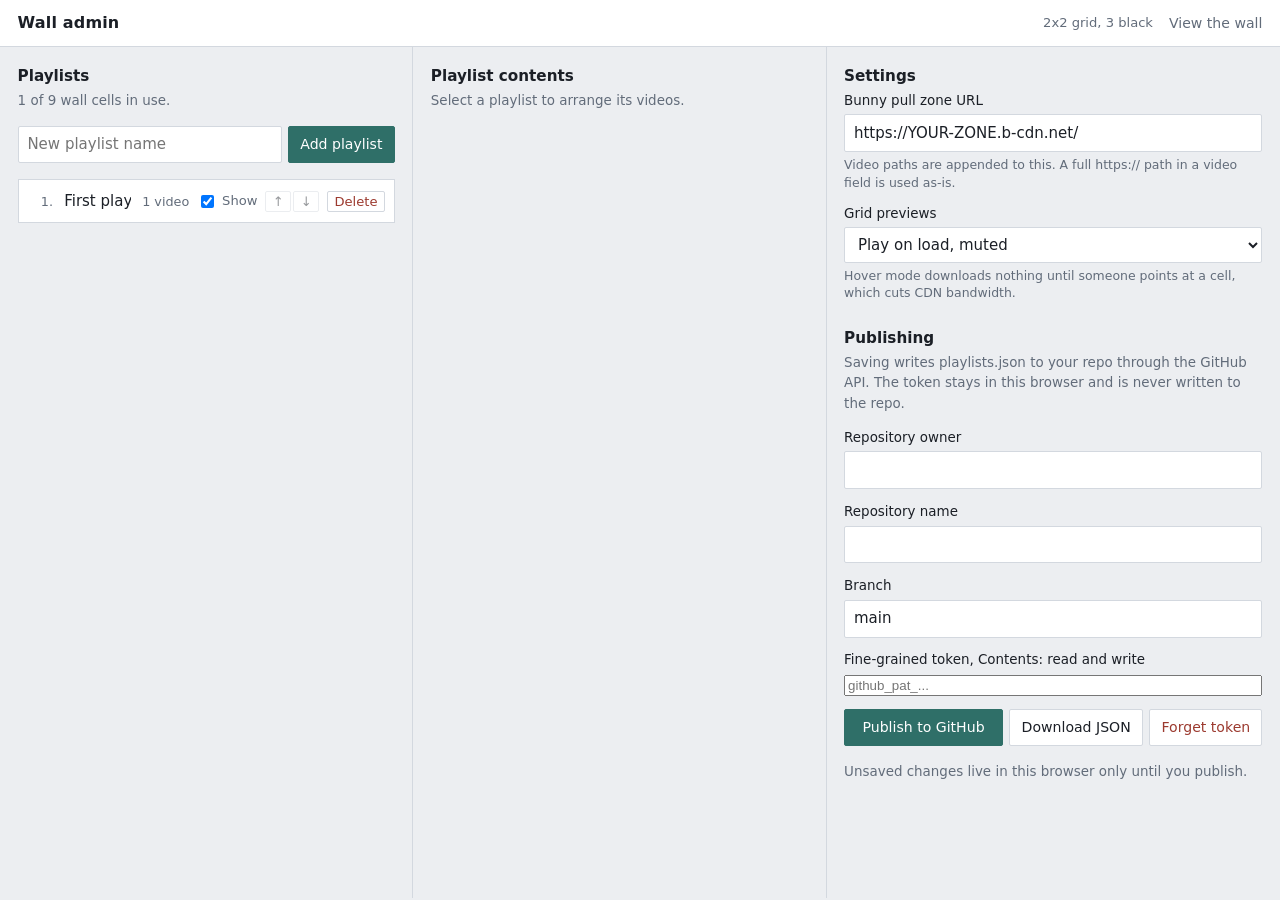
==== admin.html @ 1427fac7 "Add files via upload" ====
<!DOCTYPE html>
<html lang="en">
<head>
<meta charset="utf-8">
<meta name="viewport" content="width=device-width, initial-scale=1">
<meta name="robots" content="noindex, nofollow">
<title>Wall admin</title>
<link rel="stylesheet" href="assets/admin.css">
</head>
<body>

<header class="bar">
  <h1>Wall admin</h1>
  <nav>
    <span id="shape" class="meta"></span>
    <a href="index.html" target="_blank" rel="noopener">View the wall</a>
  </nav>
</header>

<div id="toast" class="toast" hidden></div>

<main class="panes">

  <section class="pane">
    <h2>Playlists</h2>
    <p class="note" id="cap-note"></p>

    <div class="new-row">
      <input id="new-name" type="text" placeholder="New playlist name" maxlength="120" autocomplete="off">
      <button id="new-go" type="button" class="primary">Add playlist</button>
    </div>

    <ol id="playlists" class="rows"></ol>
  </section>

  <section class="pane">
    <h2>Playlist contents</h2>
    <p class="note" id="contents-hint">Select a playlist to arrange its videos.</p>

    <div id="contents-tools" hidden>
      <div class="new-row">
        <input id="v-src" type="text" placeholder="File on Bunny, e.g. clips/intro.mp4" list="known-srcs" autocomplete="off">
        <datalist id="known-srcs"></datalist>
      </div>
      <div class="new-row">
        <input id="v-name" type="text" placeholder="Label (optional)" autocomplete="off">
        <button id="v-go" type="button" class="primary">Add video</button>
      </div>
    </div>

    <ol id="items" class="rows"></ol>
  </section>

  <section class="pane">
    <h2>Settings</h2>

    <label class="field">
      <span>Bunny pull zone URL</span>
      <input id="media-base" type="text" placeholder="https://your-zone.b-cdn.net/" autocomplete="off">
      <em>Video paths are appended to this. A full https:// path in a video field is used as-is.</em>
    </label>

    <label class="field">
      <span>Grid previews</span>
      <select id="previews">
        <option value="auto">Play on load, muted</option>
        <option value="hover">Play on hover only, cheaper</option>
      </select>
      <em>Hover mode downloads nothing until someone points at a cell, which cuts CDN bandwidth.</em>
    </label>

    <h2 class="spaced">Publishing</h2>
    <p class="note">Saving writes playlists.json to your repo through the GitHub API. The token stays in this browser and is never written to the repo.</p>

    <label class="field"><span>Repository owner</span><input id="gh-owner" type="text" autocomplete="off"></label>
    <label class="field"><span>Repository name</span><input id="gh-repo" type="text" autocomplete="off"></label>
    <label class="field"><span>Branch</span><input id="gh-branch" type="text" value="main" autocomplete="off"></label>
    <label class="field">
      <span>Fine-grained token, Contents: read and write</span>
      <input id="gh-token" type="password" placeholder="github_pat_..." autocomplete="off">
    </label>

    <div class="new-row">
      <button id="publish" type="button" class="primary">Publish to GitHub</button>
      <button id="download" type="button">Download JSON</button>
      <button id="forget" type="button" class="danger">Forget token</button>
    </div>
    <p class="note" id="publish-note">Unsaved changes live in this browser only until you publish.</p>
  </section>

</main>

<script src="assets/admin.js"></script>
</body>
</html>
---- assets/admin.css ----
:root {
  --paper: #eceef1;
  --card: #ffffff;
  --line: #d3d8df;
  --ink: #1b1f26;
  --dim: #626c7a;
  --act: #2f6f68;
  --act-ink: #ffffff;
  --warn: #9c3a2f;
}

* { box-sizing: border-box; }

body {
  margin: 0;
  background: var(--paper);
  color: var(--ink);
  font-family: ui-sans-serif, system-ui, "Segoe UI", Roboto, Helvetica, Arial, sans-serif;
  font-size: 15px;
  line-height: 1.5;
}

/* --------------------------------------------------------------- header */

.bar {
  display: flex;
  align-items: center;
  justify-content: space-between;
  gap: 1rem;
  padding: .7rem 1.1rem;
  background: var(--card);
  border-bottom: 1px solid var(--line);
}
.bar h1 { font-size: 1rem; font-weight: 600; margin: 0; letter-spacing: .01em; }
.bar nav { display: flex; align-items: center; gap: 1rem; }
.bar nav form { margin: 0; }
.bar a, .link {
  color: var(--dim);
  font-size: .88rem;
  text-decoration: none;
  background: none;
  border: 0;
  padding: 0;
  cursor: pointer;
  font-family: inherit;
}
.bar a:hover, .link:hover { color: var(--ink); text-decoration: underline; }

/* ---------------------------------------------------------------- panes */

.panes {
  display: grid;
  grid-template-columns: minmax(280px, 1fr) minmax(280px, 1fr) minmax(280px, 1.1fr);
  gap: 1px;
  background: var(--line);
  min-height: calc(100vh - 49px);
}

.pane { background: var(--paper); padding: 1.1rem 1.1rem 3rem; }
.pane h2 { font-size: .95rem; font-weight: 600; margin: 0 0 .2rem; }

.note { color: var(--dim); font-size: .84rem; margin: 0 0 .9rem; }
.note.alert { color: var(--warn); }

/* ----------------------------------------------------------- input rows */

.new-row { display: flex; gap: .4rem; margin-bottom: 1rem; }
.new-row > :first-child { flex: 1; min-width: 0; }

input[type="text"], select, input[type="file"] {
  font: inherit;
  padding: .42rem .55rem;
  border: 1px solid var(--line);
  background: var(--card);
  color: var(--ink);
  border-radius: 2px;
}
input[type="file"] { padding: .3rem; font-size: .84rem; }

button {
  font: inherit;
  font-size: .88rem;
  padding: .42rem .7rem;
  border: 1px solid var(--line);
  background: var(--card);
  color: var(--ink);
  border-radius: 2px;
  cursor: pointer;
}
button:hover { border-color: #9aa5b1; }
button.primary { background: var(--act); border-color: var(--act); color: var(--act-ink); }
button.primary:hover { background: #255a54; }
button.danger { color: var(--warn); }
button.tiny { padding: .18rem .4rem; font-size: .82rem; line-height: 1; }
button:disabled { opacity: .45; cursor: default; }
:focus-visible { outline: 2px solid var(--act); outline-offset: 1px; }

progress { width: 100%; height: 6px; margin-bottom: .8rem; }
code { background: #e2e6ea; padding: 0 .25em; border-radius: 2px; font-size: .92em; }

/* ----------------------------------------------------------------- rows */

.rows { list-style: none; margin: 0; padding: 0; display: flex; flex-direction: column; gap: 1px; }

.row {
  display: flex;
  align-items: center;
  gap: .5rem;
  background: var(--card);
  border: 1px solid var(--line);
  padding: .45rem .55rem;
}
.row + .row { border-top: 0; }
.row.selected { border-left: 3px solid var(--act); padding-left: calc(.55rem - 2px); }
.row.over-cap { background: #fbf6f2; }

.row .grab { color: var(--dim); font-size: .8rem; width: 1.6rem; text-align: right; font-variant-numeric: tabular-nums; }
.row .name { flex: 1; min-width: 0; border: 0; background: transparent; padding: .15rem .2rem; font: inherit; }
.row .name:focus { background: #f5f7f9; outline: 1px solid var(--line); }
.row .meta { color: var(--dim); font-size: .8rem; white-space: nowrap; }
.row .meta.flag { color: var(--warn); }
.row .arrows { display: flex; gap: 2px; }
.row .pick { flex: 1; text-align: left; border: 0; background: none; padding: .15rem .2rem; min-width: 0; overflow: hidden; text-overflow: ellipsis; white-space: nowrap; }

.toggle { display: inline-flex; align-items: center; gap: .3rem; font-size: .82rem; color: var(--dim); white-space: nowrap; }

.empty { color: var(--dim); font-size: .85rem; padding: .6rem 0; }

/* ---------------------------------------------------------------- toast */

.toast {
  position: fixed;
  left: 50%;
  bottom: 1.2rem;
  transform: translateX(-50%);
  background: var(--ink);
  color: #fff;
  padding: .5rem .9rem;
  border-radius: 2px;
  font-size: .86rem;
  z-index: 5;
  max-width: 80vw;
}
.toast.bad { background: var(--warn); }

@media (max-width: 900px) {
  .panes { grid-template-columns: 1fr; min-height: 0; }
  .pane { padding-bottom: 1.5rem; }
}

/* --------------------------------------------------------- login screen */

.login {
  max-width: 21rem;
  margin: 18vh auto;
  background: var(--card);
  border: 1px solid var(--line);
  padding: 1.4rem;
}
.login h1 { font-size: 1.05rem; margin: 0 0 .9rem; }
.login input { width: 100%; margin-bottom: .6rem; }
.login button { width: 100%; }
.login .note.alert { margin: .7rem 0 0; }

/* Settings pane */

.field { display: block; margin-bottom: .8rem; }
.field > span { display: block; font-size: .84rem; margin-bottom: .2rem; }
.field input, .field select { width: 100%; }
.field em { display: block; color: var(--dim); font-size: .78rem; font-style: normal; margin-top: .25rem; line-height: 1.4; }

h2.spaced { margin-top: 1.6rem; }

.bar .meta { color: var(--dim); font-size: .82rem; }
.row a.meta { color: var(--dim); text-decoration: none; font-size: .78rem; }
.row a.meta:hover { color: var(--act); text-decoration: underline; }

button.danger { border-color: var(--line); }
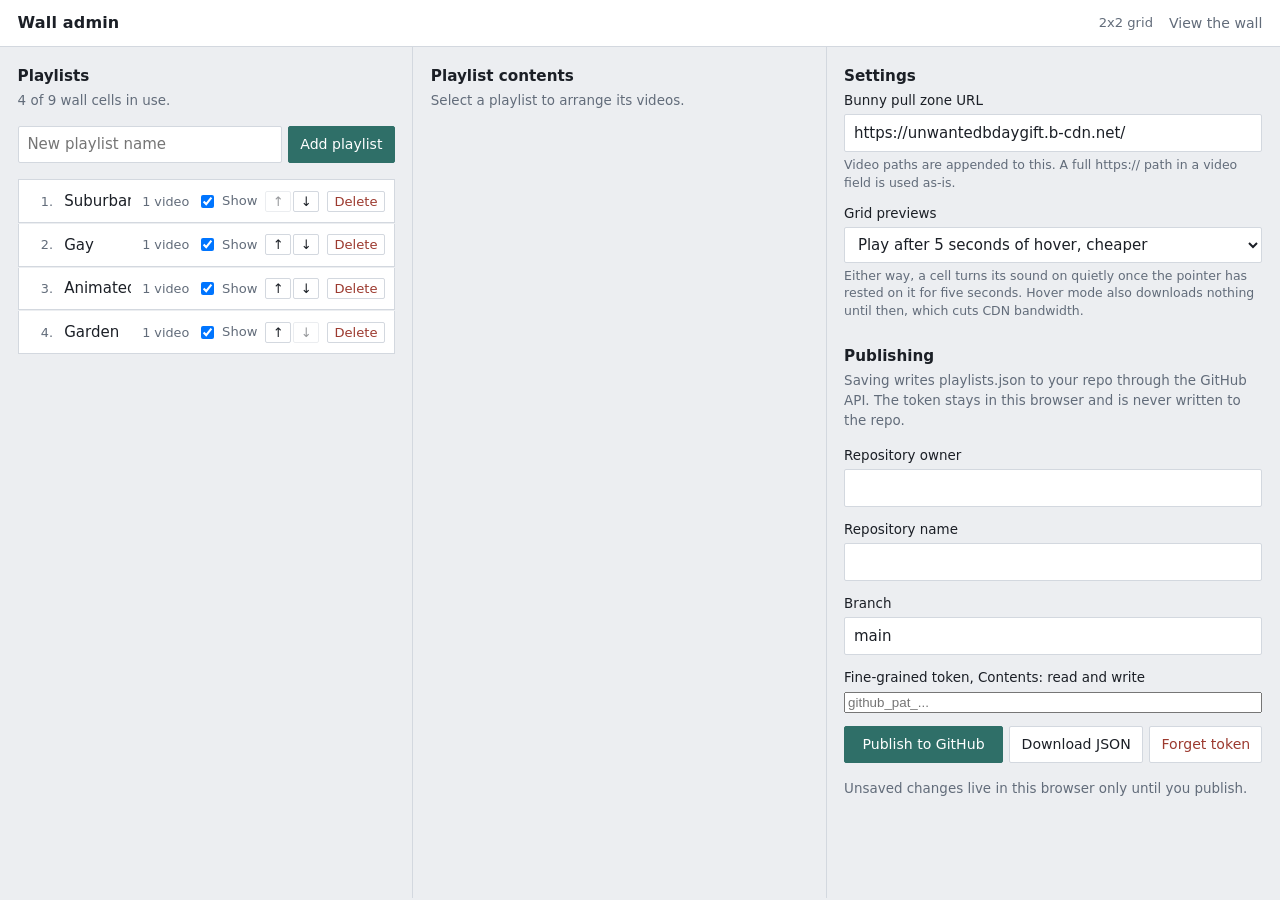
==== commit c8d118df: "Add files via upload" ====
--- a/admin.html
+++ b/admin.html
@@ -64,9 +64,9 @@
       <span>Grid previews</span>
       <select id="previews">
         <option value="auto">Play on load, muted</option>
-        <option value="hover">Play on hover only, cheaper</option>
+        <option value="hover">Play after 5 seconds of hover, cheaper</option>
       </select>
-      <em>Hover mode downloads nothing until someone points at a cell, which cuts CDN bandwidth.</em>
+      <em>Either way, a cell turns its sound on quietly once the pointer has rested on it for five seconds. Hover mode also downloads nothing until then, which cuts CDN bandwidth.</em>
     </label>
 
     <h2 class="spaced">Publishing</h2>
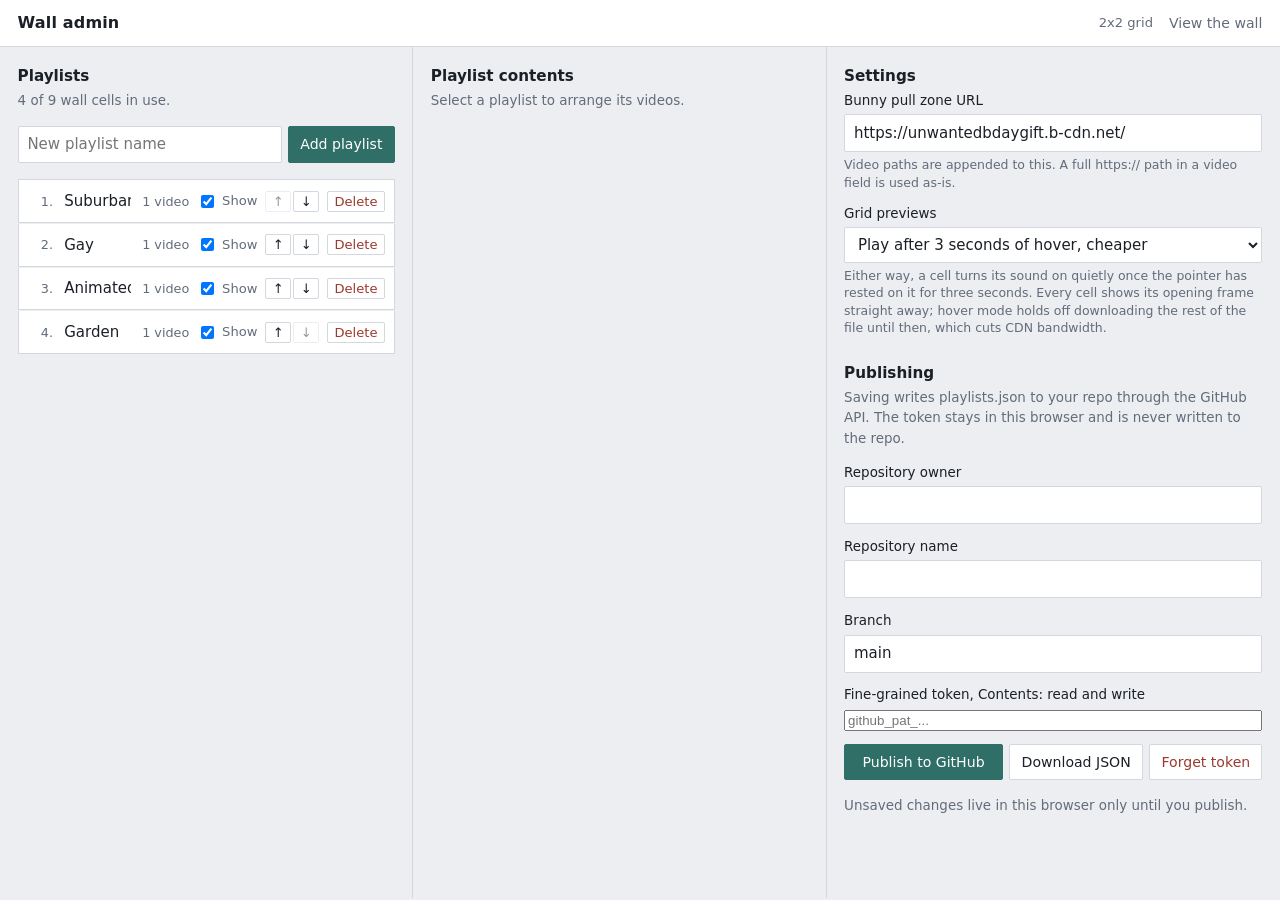
==== commit 7282cb55: "Add files via upload" ====
--- a/admin.html
+++ b/admin.html
@@ -64,9 +64,9 @@
       <span>Grid previews</span>
       <select id="previews">
         <option value="auto">Play on load, muted</option>
-        <option value="hover">Play after 5 seconds of hover, cheaper</option>
+        <option value="hover">Play after 3 seconds of hover, cheaper</option>
       </select>
-      <em>Either way, a cell turns its sound on quietly once the pointer has rested on it for five seconds. Hover mode also downloads nothing until then, which cuts CDN bandwidth.</em>
+      <em>Either way, a cell turns its sound on quietly once the pointer has rested on it for three seconds. Every cell shows its opening frame straight away; hover mode holds off downloading the rest of the file until then, which cuts CDN bandwidth.</em>
     </label>
 
     <h2 class="spaced">Publishing</h2>
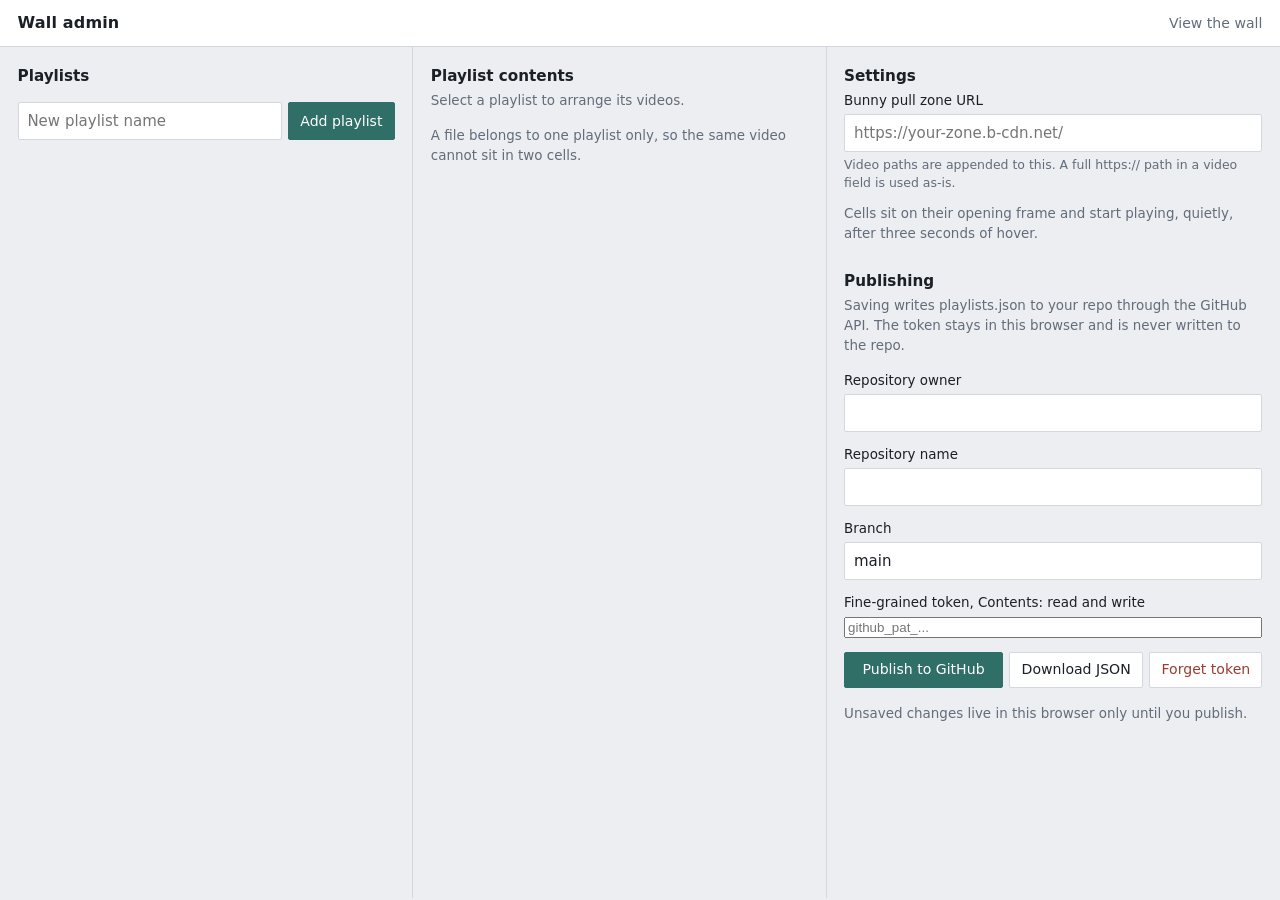
==== commit f10f2c07: "Add files via upload" ====
--- a/admin.html
+++ b/admin.html
@@ -36,11 +36,11 @@
   <section class="pane">
     <h2>Playlist contents</h2>
     <p class="note" id="contents-hint">Select a playlist to arrange its videos.</p>
+    <p class="note">A file belongs to one playlist only, so the same video cannot sit in two cells.</p>
 
     <div id="contents-tools" hidden>
       <div class="new-row">
-        <input id="v-src" type="text" placeholder="File on Bunny, e.g. clips/intro.mp4" list="known-srcs" autocomplete="off">
-        <datalist id="known-srcs"></datalist>
+        <input id="v-src" type="text" placeholder="File on Bunny, e.g. clips/intro.mp4" autocomplete="off">
       </div>
       <div class="new-row">
         <input id="v-name" type="text" placeholder="Label (optional)" autocomplete="off">
@@ -60,14 +60,7 @@
       <em>Video paths are appended to this. A full https:// path in a video field is used as-is.</em>
     </label>
 
-    <label class="field">
-      <span>Grid previews</span>
-      <select id="previews">
-        <option value="auto">Play on load, muted</option>
-        <option value="hover">Play after 3 seconds of hover, cheaper</option>
-      </select>
-      <em>Either way, a cell turns its sound on quietly once the pointer has rested on it for three seconds. Every cell shows its opening frame straight away; hover mode holds off downloading the rest of the file until then, which cuts CDN bandwidth.</em>
-    </label>
+    <p class="note">Cells sit on their opening frame and start playing, quietly, after three seconds of hover.</p>
 
     <h2 class="spaced">Publishing</h2>
     <p class="note">Saving writes playlists.json to your repo through the GitHub API. The token stays in this browser and is never written to the repo.</p>
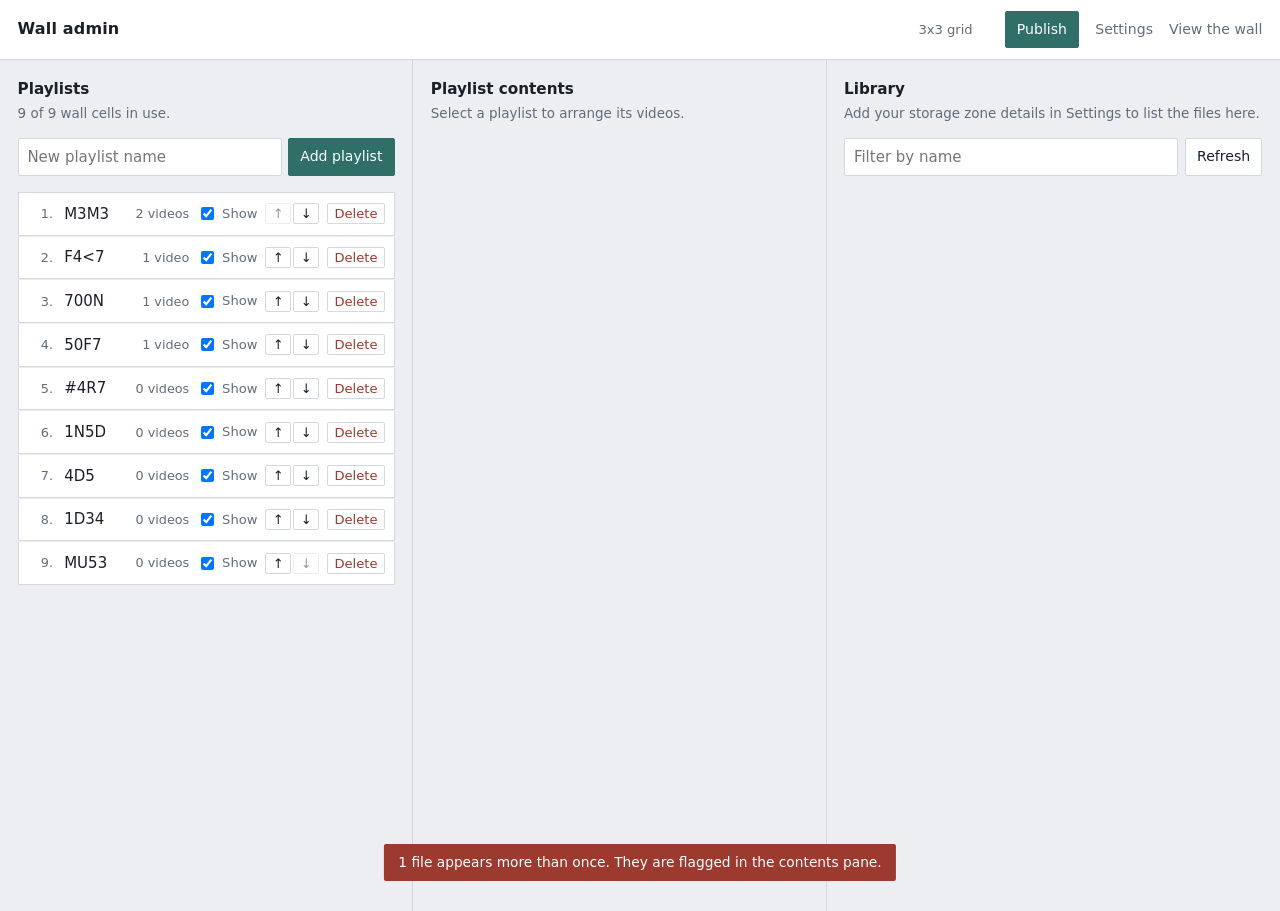
==== commit 9bcac62c: "admin" ====
--- a/admin.html
+++ b/admin.html
@@ -5,7 +5,7 @@
 <meta name="viewport" content="width=device-width, initial-scale=1">
 <meta name="robots" content="noindex, nofollow">
 <title>Wall admin</title>
-<link rel="stylesheet" href="assets/admin.css">
+<link rel="stylesheet" href="assets/admin.css?v=2">
 </head>
 <body>
 
@@ -13,11 +13,75 @@
   <h1>Wall admin</h1>
   <nav>
     <span id="shape" class="meta"></span>
+    <span id="publish-note" class="meta"></span>
+    <button id="publish" type="button" class="primary">Publish</button>
+    <button id="settings-toggle" type="button" class="link" aria-expanded="false" aria-controls="settings">Settings</button>
     <a href="index.html" target="_blank" rel="noopener">View the wall</a>
   </nav>
 </header>
 
 <div id="toast" class="toast" hidden></div>
+
+<!-- Collapsed by default; the open state is remembered in this browser. -->
+<section id="settings" class="settings" hidden>
+
+  <div class="set-col">
+    <h2>Delivery</h2>
+    <label class="field">
+      <span>Bunny pull zone URL</span>
+      <input id="media-base" type="text" placeholder="https://your-zone.b-cdn.net/" autocomplete="off">
+      <em>Video paths are appended to this. A full https:// path in a video field is used as-is.</em>
+    </label>
+    <p class="note">Cells sit on their opening frame and start playing, quietly, after three seconds of hover.</p>
+  </div>
+
+  <div class="set-col">
+    <h2>Storage browsing</h2>
+    <p class="note">Optional. Lets the library pane list the files in your storage zone so you can drag them into a playlist.</p>
+    <label class="field"><span>Storage zone name</span><input id="sz-name" type="text" autocomplete="off"></label>
+    <label class="field">
+      <span>Storage region</span>
+      <select id="sz-region">
+        <option value="">Falkenstein / default (storage.bunnycdn.com)</option>
+        <option value="uk">London (uk)</option>
+        <option value="ny">New York (ny)</option>
+        <option value="la">Los Angeles (la)</option>
+        <option value="sg">Singapore (sg)</option>
+        <option value="se">Stockholm (se)</option>
+        <option value="br">Sao Paulo (br)</option>
+        <option value="jh">Johannesburg (jh)</option>
+        <option value="syd">Sydney (syd)</option>
+      </select>
+      <em>The main region of the zone, from Storage &gt; your zone &gt; FTP &amp; API Access.</em>
+    </label>
+    <label class="field">
+      <span>Storage password</span>
+      <input id="sz-key" type="password" placeholder="storage zone password" autocomplete="off">
+      <em>Use the zone's <strong>read-only</strong> password. It stays in this browser and is never written to the repo, but anyone at this machine can read it.</em>
+    </label>
+    <div class="new-row">
+      <button id="sz-load" type="button">Load file list</button>
+      <button id="sz-forget" type="button" class="danger">Forget password</button>
+    </div>
+  </div>
+
+  <div class="set-col">
+    <h2>Publishing</h2>
+    <p class="note">Saving writes playlists.json to your repo through the GitHub API. The token stays in this browser and is never written to the repo.</p>
+    <label class="field"><span>Repository owner</span><input id="gh-owner" type="text" autocomplete="off"></label>
+    <label class="field"><span>Repository name</span><input id="gh-repo" type="text" autocomplete="off"></label>
+    <label class="field"><span>Branch</span><input id="gh-branch" type="text" value="main" autocomplete="off"></label>
+    <label class="field">
+      <span>Fine-grained token, Contents: read and write</span>
+      <input id="gh-token" type="password" placeholder="github_pat_..." autocomplete="off">
+    </label>
+    <div class="new-row">
+      <button id="download" type="button">Download JSON</button>
+      <button id="forget" type="button" class="danger">Forget token</button>
+    </div>
+  </div>
+
+</section>
 
 <main class="panes">
 
@@ -36,53 +100,37 @@
   <section class="pane">
     <h2>Playlist contents</h2>
     <p class="note" id="contents-hint">Select a playlist to arrange its videos.</p>
-    <p class="note">A file belongs to one playlist only, so the same video cannot sit in two cells.</p>
 
     <div id="contents-tools" hidden>
-      <div class="new-row">
-        <input id="v-src" type="text" placeholder="File on Bunny, e.g. clips/intro.mp4" autocomplete="off">
-      </div>
-      <div class="new-row">
-        <input id="v-name" type="text" placeholder="Label (optional)" autocomplete="off">
-        <button id="v-go" type="button" class="primary">Add video</button>
-      </div>
+      <details class="manual">
+        <summary>Add a path by hand</summary>
+        <div class="new-row">
+          <input id="v-src" type="text" placeholder="File on Bunny, e.g. clips/intro.mp4" autocomplete="off">
+        </div>
+        <div class="new-row">
+          <input id="v-name" type="text" placeholder="Label (optional)" autocomplete="off">
+          <button id="v-go" type="button">Add video</button>
+        </div>
+      </details>
     </div>
 
-    <ol id="items" class="rows"></ol>
+    <ol id="items" class="rows dropzone"></ol>
   </section>
 
   <section class="pane">
-    <h2>Settings</h2>
-
-    <label class="field">
-      <span>Bunny pull zone URL</span>
-      <input id="media-base" type="text" placeholder="https://your-zone.b-cdn.net/" autocomplete="off">
-      <em>Video paths are appended to this. A full https:// path in a video field is used as-is.</em>
-    </label>
-
-    <p class="note">Cells sit on their opening frame and start playing, quietly, after three seconds of hover.</p>
-
-    <h2 class="spaced">Publishing</h2>
-    <p class="note">Saving writes playlists.json to your repo through the GitHub API. The token stays in this browser and is never written to the repo.</p>
-
-    <label class="field"><span>Repository owner</span><input id="gh-owner" type="text" autocomplete="off"></label>
-    <label class="field"><span>Repository name</span><input id="gh-repo" type="text" autocomplete="off"></label>
-    <label class="field"><span>Branch</span><input id="gh-branch" type="text" value="main" autocomplete="off"></label>
-    <label class="field">
-      <span>Fine-grained token, Contents: read and write</span>
-      <input id="gh-token" type="password" placeholder="github_pat_..." autocomplete="off">
-    </label>
+    <h2>Library</h2>
+    <p class="note" id="lib-note">Add your storage zone details in Settings to list the files here.</p>
 
     <div class="new-row">
-      <button id="publish" type="button" class="primary">Publish to GitHub</button>
-      <button id="download" type="button">Download JSON</button>
-      <button id="forget" type="button" class="danger">Forget token</button>
+      <input id="lib-find" type="text" placeholder="Filter by name" autocomplete="off">
+      <button id="lib-refresh" type="button">Refresh</button>
     </div>
-    <p class="note" id="publish-note">Unsaved changes live in this browser only until you publish.</p>
+
+    <ol id="library" class="rows"></ol>
   </section>
 
 </main>
 
-<script src="assets/admin.js"></script>
+<script src="assets/admin.js?v=2"></script>
 </body>
 </html>
--- a/assets/admin.css
+++ b/assets/admin.css
@@ -30,9 +30,12 @@
   padding: .7rem 1.1rem;
   background: var(--card);
   border-bottom: 1px solid var(--line);
+  position: sticky;
+  top: 0;
+  z-index: 4;
 }
 .bar h1 { font-size: 1rem; font-weight: 600; margin: 0; letter-spacing: .01em; }
-.bar nav { display: flex; align-items: center; gap: 1rem; }
+.bar nav { display: flex; align-items: center; gap: 1rem; flex-wrap: wrap; justify-content: flex-end; }
 .bar nav form { margin: 0; }
 .bar a, .link {
   color: var(--dim);
@@ -45,6 +48,24 @@
   font-family: inherit;
 }
 .bar a:hover, .link:hover { color: var(--ink); text-decoration: underline; }
+.link.on { color: var(--ink); text-decoration: underline; }
+
+.bar .meta { color: var(--dim); font-size: .82rem; }
+.bar .meta.alert { color: var(--warn); }
+
+/* ----------------------------------------------------- settings drawer */
+
+.settings {
+  display: grid;
+  grid-template-columns: repeat(auto-fit, minmax(270px, 1fr));
+  gap: 1.4rem;
+  padding: 1.1rem 1.1rem 1.3rem;
+  background: var(--card);
+  border-bottom: 1px solid var(--line);
+}
+.settings[hidden] { display: none; }
+.set-col h2 { font-size: .95rem; font-weight: 600; margin: 0 0 .5rem; }
+.set-col .new-row { margin-bottom: 0; }
 
 /* ---------------------------------------------------------------- panes */
 
@@ -56,7 +77,7 @@
   min-height: calc(100vh - 49px);
 }
 
-.pane { background: var(--paper); padding: 1.1rem 1.1rem 3rem; }
+.pane { background: var(--paper); padding: 1.1rem 1.1rem 3rem; min-width: 0; }
 .pane h2 { font-size: .95rem; font-weight: 600; margin: 0 0 .2rem; }
 
 .note { color: var(--dim); font-size: .84rem; margin: 0 0 .9rem; }
@@ -67,13 +88,14 @@
 .new-row { display: flex; gap: .4rem; margin-bottom: 1rem; }
 .new-row > :first-child { flex: 1; min-width: 0; }
 
-input[type="text"], select, input[type="file"] {
+input[type="text"], input[type="password"], select, input[type="file"] {
   font: inherit;
   padding: .42rem .55rem;
   border: 1px solid var(--line);
   background: var(--card);
   color: var(--ink);
   border-radius: 2px;
+  min-width: 0;
 }
 input[type="file"] { padding: .3rem; font-size: .84rem; }
 
@@ -90,13 +112,17 @@
 button:hover { border-color: #9aa5b1; }
 button.primary { background: var(--act); border-color: var(--act); color: var(--act-ink); }
 button.primary:hover { background: #255a54; }
-button.danger { color: var(--warn); }
+button.danger { color: var(--warn); border-color: var(--line); }
 button.tiny { padding: .18rem .4rem; font-size: .82rem; line-height: 1; }
 button:disabled { opacity: .45; cursor: default; }
 :focus-visible { outline: 2px solid var(--act); outline-offset: 1px; }
 
 progress { width: 100%; height: 6px; margin-bottom: .8rem; }
 code { background: #e2e6ea; padding: 0 .25em; border-radius: 2px; font-size: .92em; }
+
+.manual { margin-bottom: 1rem; }
+.manual summary { color: var(--dim); font-size: .84rem; cursor: pointer; margin-bottom: .6rem; }
+.manual summary:hover { color: var(--ink); }
 
 /* ----------------------------------------------------------------- rows */
 
@@ -125,6 +151,24 @@
 .toggle { display: inline-flex; align-items: center; gap: .3rem; font-size: .82rem; color: var(--dim); white-space: nowrap; }
 
 .empty { color: var(--dim); font-size: .85rem; padding: .6rem 0; }
+
+.row a.meta { color: var(--dim); text-decoration: none; font-size: .78rem; }
+.row a.meta:hover { color: var(--act); text-decoration: underline; }
+
+/* --------------------------------------------------------- library rows */
+
+.lib-row { cursor: grab; }
+.lib-row .grab { cursor: grab; }
+.lib-row.used { background: #f4f6f8; color: var(--dim); }
+.lib-row.lifting { opacity: .45; }
+
+/* Drop targets: the contents list, and any playlist row. */
+.dropzone { min-height: 3rem; }
+.row.drop-on, .dropzone.drop-on {
+  outline: 2px dashed var(--act);
+  outline-offset: -2px;
+  background: #eef5f4;
+}
 
 /* ---------------------------------------------------------------- toast */
 
@@ -143,7 +187,7 @@
 }
 .toast.bad { background: var(--warn); }
 
-@media (max-width: 900px) {
+@media (max-width: 1100px) {
   .panes { grid-template-columns: 1fr; min-height: 0; }
   .pane { padding-bottom: 1.5rem; }
 }
@@ -162,7 +206,7 @@
 .login button { width: 100%; }
 .login .note.alert { margin: .7rem 0 0; }
 
-/* Settings pane */
+/* ------------------------------------------------------------- fields */
 
 .field { display: block; margin-bottom: .8rem; }
 .field > span { display: block; font-size: .84rem; margin-bottom: .2rem; }
@@ -170,9 +214,3 @@
 .field em { display: block; color: var(--dim); font-size: .78rem; font-style: normal; margin-top: .25rem; line-height: 1.4; }
 
 h2.spaced { margin-top: 1.6rem; }
-
-.bar .meta { color: var(--dim); font-size: .82rem; }
-.row a.meta { color: var(--dim); text-decoration: none; font-size: .78rem; }
-.row a.meta:hover { color: var(--act); text-decoration: underline; }
-
-button.danger { border-color: var(--line); }
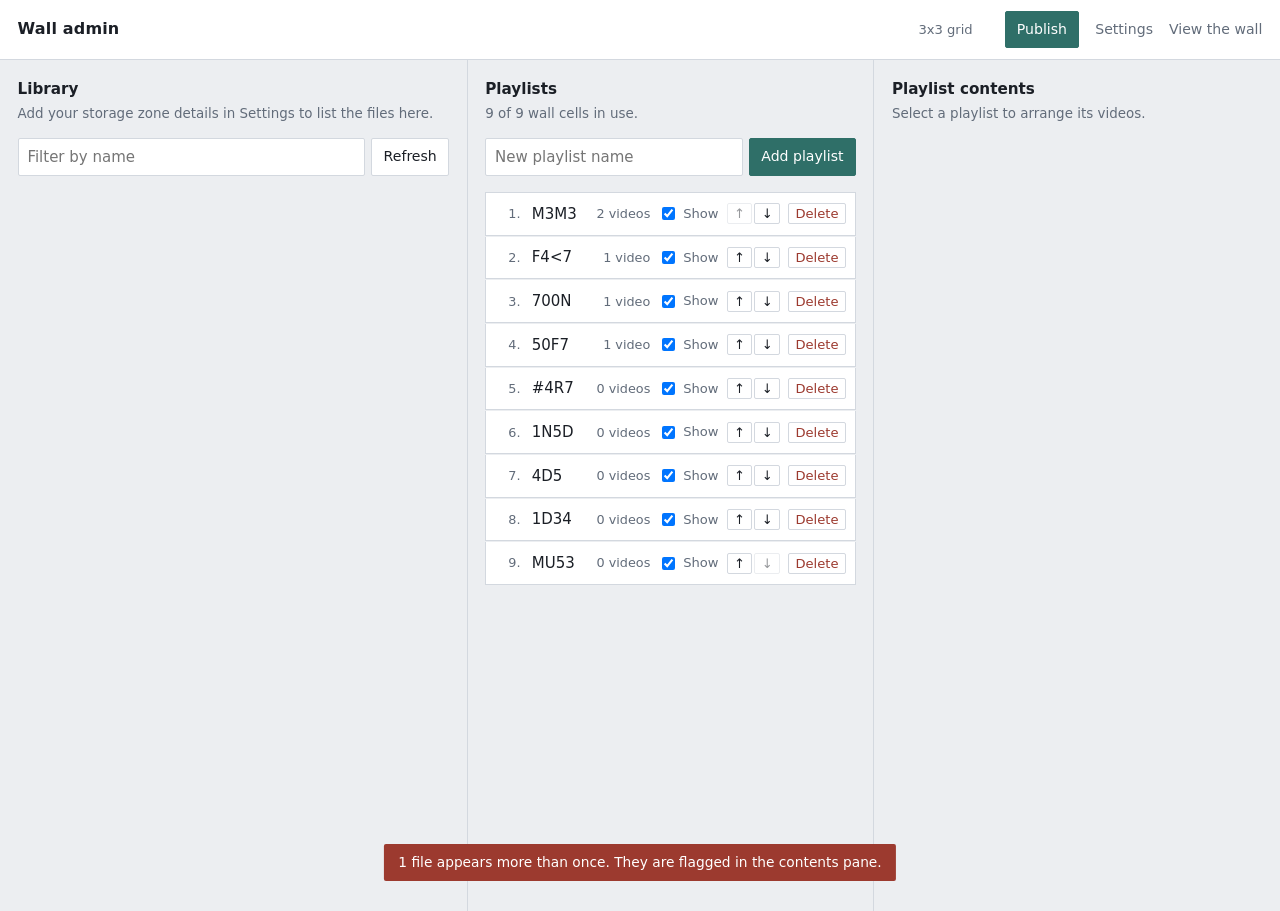
==== commit 99866d0e: "fix" ====
--- a/admin.html
+++ b/admin.html
@@ -63,6 +63,15 @@
       <button id="sz-load" type="button">Load file list</button>
       <button id="sz-forget" type="button" class="danger">Forget password</button>
     </div>
+
+    <label class="field">
+      <span class="toggle"><input id="lib-thumbs" type="checkbox" checked> Show thumbnails</span>
+      <em>Each thumbnail is grabbed from the file itself and cached in this browser, so a file is only fetched once. Turn this off if the pane feels slow.</em>
+    </label>
+    <div class="new-row">
+      <button id="thumb-clear" type="button">Clear thumbnail cache</button>
+      <span id="thumb-note" class="meta"></span>
+    </div>
   </div>
 
   <div class="set-col">
@@ -84,6 +93,18 @@
 </section>
 
 <main class="panes">
+
+  <section class="pane">
+    <h2>Library</h2>
+    <p class="note" id="lib-note">Add your storage zone details in Settings to list the files here.</p>
+
+    <div class="new-row">
+      <input id="lib-find" type="text" placeholder="Filter by name" autocomplete="off">
+      <button id="lib-refresh" type="button">Refresh</button>
+    </div>
+
+    <ol id="library" class="rows"></ol>
+  </section>
 
   <section class="pane">
     <h2>Playlists</h2>
@@ -117,20 +138,8 @@
     <ol id="items" class="rows dropzone"></ol>
   </section>
 
-  <section class="pane">
-    <h2>Library</h2>
-    <p class="note" id="lib-note">Add your storage zone details in Settings to list the files here.</p>
-
-    <div class="new-row">
-      <input id="lib-find" type="text" placeholder="Filter by name" autocomplete="off">
-      <button id="lib-refresh" type="button">Refresh</button>
-    </div>
-
-    <ol id="library" class="rows"></ol>
-  </section>
-
 </main>
 
 <script src="assets/admin.js?v=2"></script>
 </body>
-</html>
+</html>
--- a/assets/admin.css
+++ b/assets/admin.css
@@ -71,7 +71,7 @@
 
 .panes {
   display: grid;
-  grid-template-columns: minmax(280px, 1fr) minmax(280px, 1fr) minmax(280px, 1.1fr);
+  grid-template-columns: minmax(300px, 1.15fr) minmax(280px, 1fr) minmax(280px, 1fr);
   gap: 1px;
   background: var(--line);
   min-height: calc(100vh - 49px);
@@ -154,6 +154,40 @@
 
 .row a.meta { color: var(--dim); text-decoration: none; font-size: .78rem; }
 .row a.meta:hover { color: var(--act); text-decoration: underline; }
+
+/* --------------------------------------------------------- thumbnails */
+
+.thumb {
+  flex: none;
+  width: 92px;
+  height: 52px;
+  background: #0d0f12;
+  border-radius: 2px;
+  overflow: hidden;
+  position: relative;
+}
+.thumb.small { width: 64px; height: 36px; }
+.thumb.off { display: none; }
+.thumb img, .thumb video {
+  width: 100%;
+  height: 100%;
+  object-fit: cover;
+  display: block;
+}
+/* A quiet pulse while the frame is being decoded. */
+.thumb.waiting::after {
+  content: "";
+  position: absolute;
+  inset: 0;
+  background: linear-gradient(100deg, #15181d 30%, #262b33 50%, #15181d 70%);
+  background-size: 300% 100%;
+  animation: sweep 1.4s linear infinite;
+}
+.thumb.bad { background: #3a2420; }
+@keyframes sweep { from { background-position: 150% 0; } to { background-position: -150% 0; } }
+@media (prefers-reduced-motion: reduce) { .thumb.waiting::after { animation: none; } }
+
+.field > span.toggle { display: flex; align-items: center; gap: .35rem; color: var(--ink); font-size: .84rem; }
 
 /* --------------------------------------------------------- library rows */
 
@@ -213,4 +247,4 @@
 .field input, .field select { width: 100%; }
 .field em { display: block; color: var(--dim); font-size: .78rem; font-style: normal; margin-top: .25rem; line-height: 1.4; }
 
-h2.spaced { margin-top: 1.6rem; }
+h2.spaced { margin-top: 1.6rem; }
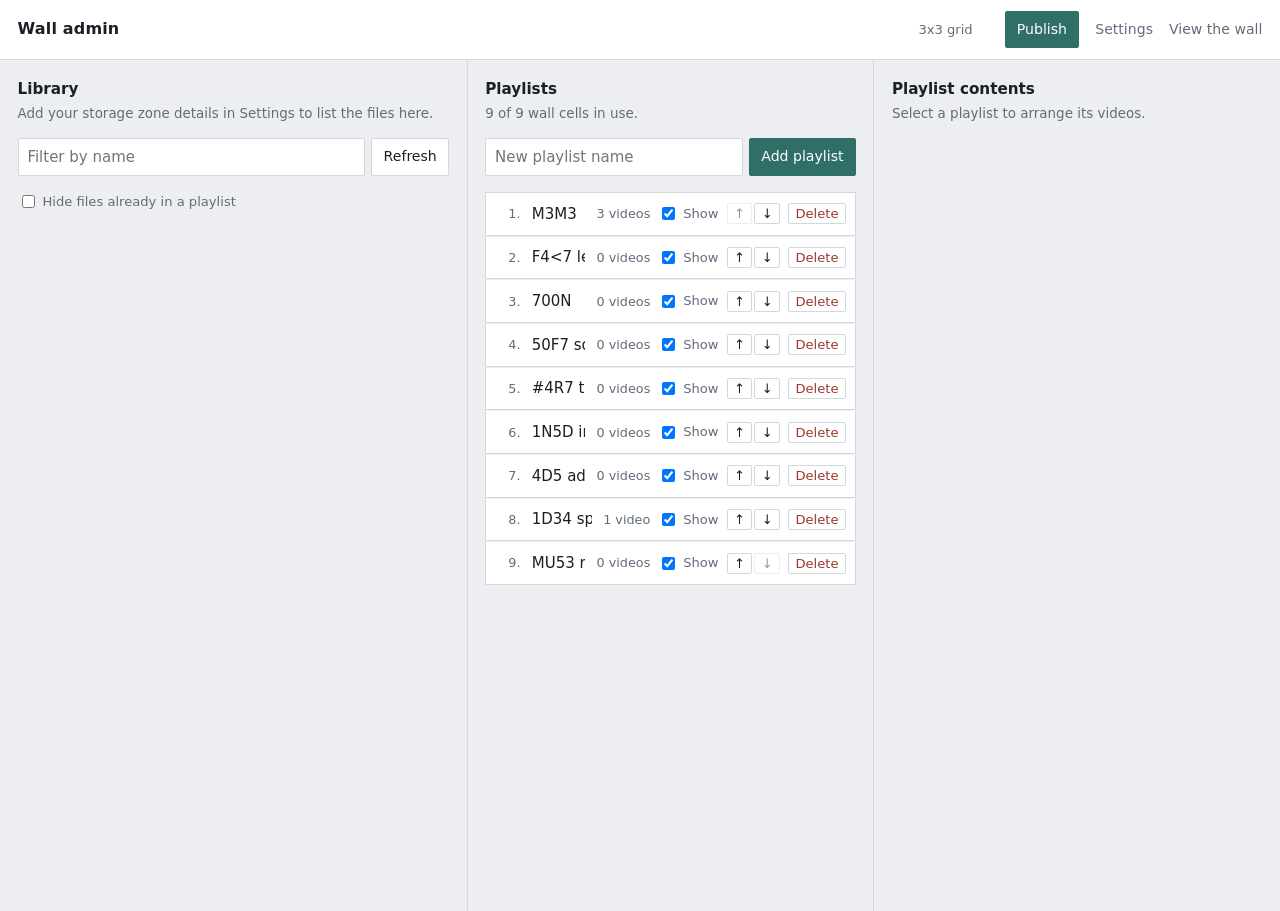
==== commit 2e8c3ce5: "fix" ====
--- a/admin.html
+++ b/admin.html
@@ -102,6 +102,9 @@
       <input id="lib-find" type="text" placeholder="Filter by name" autocomplete="off">
       <button id="lib-refresh" type="button">Refresh</button>
     </div>
+    <label class="toggle lib-toggle">
+      <input id="lib-unused" type="checkbox"> Hide files already in a playlist
+    </label>
 
     <ol id="library" class="rows"></ol>
   </section>
--- a/assets/admin.css
+++ b/assets/admin.css
@@ -191,6 +191,7 @@
 
 /* --------------------------------------------------------- library rows */
 
+.lib-toggle { margin: -.4rem 0 .9rem; }
 .lib-row { cursor: grab; }
 .lib-row .grab { cursor: grab; }
 .lib-row.used { background: #f4f6f8; color: var(--dim); }
